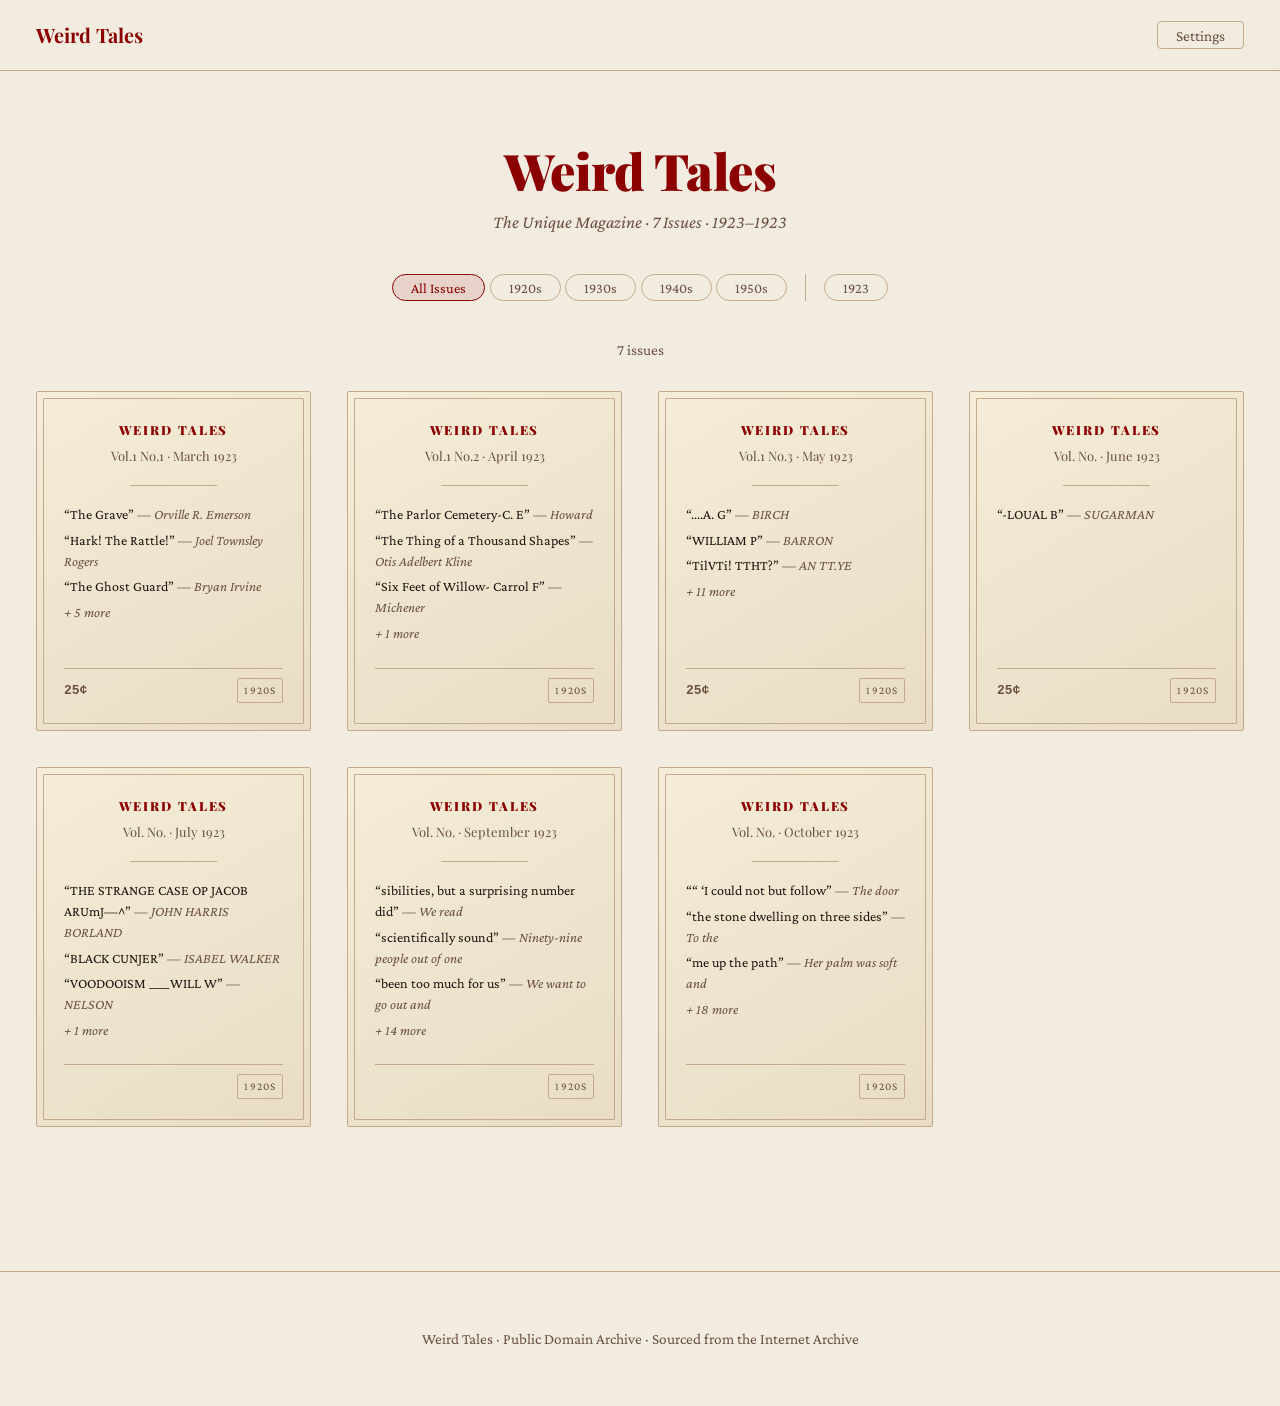
==== index.html @ 18421153 "feat: initial Weird Tales reader project" ====
<!DOCTYPE html>
<html lang="en" data-theme="sepia">
<head>
  <meta charset="UTF-8">
  <meta name="viewport" content="width=device-width, initial-scale=1.0">
  <title>Weird Tales — The Unique Magazine</title>
  <link rel="preconnect" href="https://fonts.googleapis.com">
  <link rel="preconnect" href="https://fonts.gstatic.com" crossorigin>
  <link href="https://fonts.googleapis.com/css2?family=Crimson+Pro:ital,wght@0,400;0,600;0,700;1,400;1,600&family=Playfair+Display:ital,wght@0,400;0,700;0,900;1,400;1,700&display=swap" rel="stylesheet">
  <link rel="stylesheet" href="css/variables.css">
  <link rel="stylesheet" href="css/components.css">
  <link rel="stylesheet" href="css/shelf.css">
</head>
<body>

  <nav class="site-nav">
    <a href="index.html" class="site-nav__title">Weird Tales</a>
    <div class="site-nav__actions">
      <button class="btn" id="settings-toggle" aria-label="Settings">Settings</button>
    </div>
  </nav>

  <header class="shelf-header">
    <h1 class="shelf-header__masthead">Weird Tales</h1>
    <p class="shelf-header__subtitle" id="shelf-subtitle">The Unique Magazine &middot; 1923&ndash;1954 &middot; The Complete Archive</p>
  </header>

  <div class="filters" id="filters">
    <div class="filters__group" id="decade-filters">
      <button class="filter-btn filter-btn--active" data-filter="all">All Issues</button>
      <button class="filter-btn" data-filter="1920s">1920s</button>
      <button class="filter-btn" data-filter="1930s">1930s</button>
      <button class="filter-btn" data-filter="1940s">1940s</button>
      <button class="filter-btn" data-filter="1950s">1950s</button>
    </div>
    <div class="filters__separator"></div>
    <div class="filters__group" id="year-filters"></div>
  </div>

  <div class="issue-count" id="issue-count"></div>

  <div class="issue-grid" id="issue-grid"></div>

  <footer class="site-footer">
    Weird Tales &middot; Public Domain Archive &middot; Sourced from the Internet Archive
  </footer>

  <!-- Settings Panel -->
  <div class="overlay" id="overlay"></div>
  <aside class="settings-panel" id="settings-panel">
    <div class="settings-panel__header">
      <span class="settings-panel__title">Settings</span>
      <button class="settings-panel__close" id="settings-close">&times;</button>
    </div>
    <div class="settings-group">
      <div class="settings-group__label">Theme</div>
      <div class="settings-group__options">
        <button class="btn btn--active" data-theme-choice="sepia">Sepia</button>
        <button class="btn" data-theme-choice="light">Light</button>
        <button class="btn" data-theme-choice="dark">Dark</button>
      </div>
    </div>
  </aside>

  <script src="js/preferences.js"></script>
  <script src="js/shelf.js"></script>
</body>
</html>
---- css/variables.css ----
/* === Theme & Design Tokens — Weird Tales === */
:root {
  /* Sepia (default) — aged pulp paper */
  --bg: #f2ebe0;
  --bg-card: #e8dfd0;
  --text: #1e1410;
  --text-muted: #6b5040;
  --accent: #8b0000;
  --accent-hover: #a50000;
  --border: #c4aa8a;
  --divider: #d4bfa0;
  --shadow: rgba(30, 20, 10, 0.14);
  --shadow-strong: rgba(30, 20, 10, 0.28);
  --progress-bg: #d4bfa0;
  --overlay: rgba(30, 20, 10, 0.55);

  /* Decade gradients */
  --decade-20s-from: #f5edd8;
  --decade-20s-to: #e8dcc4;
  --decade-30s-from: #f0e8d8;
  --decade-30s-to: #e2d4c0;
  --decade-40s-from: #ece4d4;
  --decade-40s-to: #ddd0bc;
  --decade-50s-from: #e8dfd0;
  --decade-50s-to: #d8ccb8;

  /* Typography */
  --font-body: 'Crimson Pro', Georgia, 'Times New Roman', serif;
  --font-heading: 'Playfair Display', Georgia, serif;
  --font-mono: 'Courier New', Courier, monospace;
  --font-size: 18px;
  --line-height: 1.72;
  --content-width: 65ch;

  /* Spacing */
  --space-xs: 0.25rem;
  --space-sm: 0.5rem;
  --space-md: 1rem;
  --space-lg: 1.5rem;
  --space-xl: 2rem;
  --space-2xl: 3rem;
  --space-3xl: 4rem;

  /* Transitions */
  --transition: 0.2s ease;
}

/* Light theme */
[data-theme="light"] {
  --bg: #ffffff;
  --bg-card: #f9f7f4;
  --text: #1a1010;
  --text-muted: #6a5050;
  --accent: #a00000;
  --accent-hover: #c00000;
  --border: #e0d0c0;
  --divider: #eeeeee;
  --shadow: rgba(0, 0, 0, 0.08);
  --shadow-strong: rgba(0, 0, 0, 0.18);
  --progress-bg: #e0d0c0;
  --overlay: rgba(0, 0, 0, 0.4);
  --decade-20s-from: #fff8ee;
  --decade-20s-to: #f5edd8;
  --decade-30s-from: #fdf5e8;
  --decade-30s-to: #f0e8d8;
  --decade-40s-from: #faf5ee;
  --decade-40s-to: #ede4d4;
  --decade-50s-from: #f8f4ee;
  --decade-50s-to: #e8e0d0;
}

/* Dark theme */
[data-theme="dark"] {
  --bg: #120e0c;
  --bg-card: #1e1814;
  --text: #d4c8b8;
  --text-muted: #7a6858;
  --accent: #c41a1a;
  --accent-hover: #d83030;
  --border: #3a2c24;
  --divider: #2e2218;
  --shadow: rgba(0, 0, 0, 0.4);
  --shadow-strong: rgba(0, 0, 0, 0.6);
  --progress-bg: #2e2218;
  --overlay: rgba(0, 0, 0, 0.7);
  --decade-20s-from: #2a2018;
  --decade-20s-to: #221a12;
  --decade-30s-from: #281e16;
  --decade-30s-to: #201810;
  --decade-40s-from: #261c14;
  --decade-40s-to: #1e1610;
  --decade-50s-from: #241a12;
  --decade-50s-to: #1c140e;
}
---- css/components.css ----
/* === Shared Components: Nav, Footer, Settings, Modals === */

/* Reset */
*, *::before, *::after {
  box-sizing: border-box;
  margin: 0;
  padding: 0;
}

html {
  font-size: var(--font-size);
  -webkit-text-size-adjust: 100%;
}

body {
  font-family: var(--font-body);
  background: var(--bg);
  color: var(--text);
  line-height: var(--line-height);
  -webkit-font-smoothing: antialiased;
  -moz-osx-font-smoothing: grayscale;
}

/* === Top Navigation === */
.site-nav {
  display: flex;
  align-items: center;
  justify-content: space-between;
  padding: var(--space-md) var(--space-xl);
  border-bottom: 1px solid var(--border);
  background: var(--bg);
  position: sticky;
  top: 0;
  z-index: 100;
}

.site-nav__title {
  font-family: var(--font-heading);
  font-size: 1.1rem;
  font-weight: 700;
  color: var(--accent);
  text-decoration: none;
}

.site-nav__title:hover {
  color: var(--accent-hover);
}

.site-nav__actions {
  display: flex;
  align-items: center;
  gap: var(--space-md);
}

/* === Buttons === */
.btn {
  display: inline-flex;
  align-items: center;
  gap: var(--space-xs);
  padding: var(--space-xs) var(--space-md);
  font-family: var(--font-body);
  font-size: 0.85rem;
  color: var(--text-muted);
  background: transparent;
  border: 1px solid var(--border);
  border-radius: 4px;
  cursor: pointer;
  transition: all var(--transition);
  text-decoration: none;
}

.btn:hover {
  color: var(--text);
  border-color: var(--text-muted);
}

.btn--active {
  color: var(--accent);
  border-color: var(--accent);
  background: color-mix(in srgb, var(--accent) 8%, transparent);
}

/* === Settings Panel === */
.settings-panel {
  position: fixed;
  top: 0;
  right: -320px;
  width: 300px;
  height: 100%;
  background: var(--bg);
  border-left: 1px solid var(--border);
  box-shadow: -4px 0 20px var(--shadow);
  z-index: 200;
  padding: var(--space-xl);
  transition: right 0.3s ease;
  overflow-y: auto;
}

.settings-panel.open {
  right: 0;
}

.settings-panel__header {
  display: flex;
  justify-content: space-between;
  align-items: center;
  margin-bottom: var(--space-xl);
}

.settings-panel__title {
  font-family: var(--font-heading);
  font-size: 1.2rem;
  font-weight: 700;
}

.settings-panel__close {
  background: none;
  border: none;
  font-size: 1.5rem;
  cursor: pointer;
  color: var(--text-muted);
  padding: var(--space-xs);
}

.settings-group {
  margin-bottom: var(--space-xl);
}

.settings-group__label {
  font-size: 0.8rem;
  text-transform: uppercase;
  letter-spacing: 0.08em;
  color: var(--text-muted);
  margin-bottom: var(--space-sm);
}

.settings-group__options {
  display: flex;
  gap: var(--space-sm);
}

.settings-group__options .btn {
  flex: 1;
  justify-content: center;
}

/* Font size slider */
.font-size-control {
  display: flex;
  align-items: center;
  gap: var(--space-md);
}

.font-size-control input[type="range"] {
  flex: 1;
  accent-color: var(--accent);
}

.font-size-control__value {
  font-size: 0.85rem;
  color: var(--text-muted);
  min-width: 3ch;
  text-align: right;
}

/* === Overlay === */
.overlay {
  position: fixed;
  inset: 0;
  background: var(--overlay);
  z-index: 150;
  opacity: 0;
  pointer-events: none;
  transition: opacity 0.3s ease;
}

.overlay.visible {
  opacity: 1;
  pointer-events: auto;
}

/* === Footer === */
.site-footer {
  text-align: center;
  padding: var(--space-2xl) var(--space-xl);
  color: var(--text-muted);
  font-size: 0.85rem;
  border-top: 1px solid var(--border);
  margin-top: var(--space-3xl);
}

/* === Progress Bar (reader) === */
.progress-bar {
  position: fixed;
  top: 0;
  left: 0;
  height: 3px;
  background: var(--accent);
  z-index: 300;
  transition: width 0.1s linear;
  width: 0%;
}

/* === Scrollbar === */
::-webkit-scrollbar {
  width: 8px;
}

::-webkit-scrollbar-track {
  background: var(--bg);
}

::-webkit-scrollbar-thumb {
  background: var(--border);
  border-radius: 4px;
}

::-webkit-scrollbar-thumb:hover {
  background: var(--text-muted);
}
---- css/shelf.css ----
/* === Magazine Shelf / Browse Page — Weird Tales === */

.shelf-header {
  text-align: center;
  padding: var(--space-3xl) var(--space-xl) var(--space-xl);
}

.shelf-header__masthead {
  font-family: var(--font-heading);
  font-size: 2.8rem;
  font-weight: 900;
  color: var(--accent);
  line-height: 1.1;
  margin-bottom: var(--space-sm);
  letter-spacing: -0.01em;
}

.shelf-header__subtitle {
  font-family: var(--font-body);
  font-size: 1rem;
  color: var(--text-muted);
  font-style: italic;
}

/* === Filters === */
.filters {
  display: flex;
  flex-wrap: wrap;
  justify-content: center;
  gap: var(--space-sm);
  padding: 0 var(--space-xl) var(--space-xl);
}

.filters__group {
  display: flex;
  gap: var(--space-xs);
  flex-wrap: wrap;
  justify-content: center;
}

.filters__separator {
  width: 1px;
  background: var(--border);
  margin: 0 var(--space-sm);
}

.filter-btn {
  display: inline-flex;
  align-items: center;
  padding: var(--space-xs) var(--space-md);
  font-family: var(--font-body);
  font-size: 0.8rem;
  color: var(--text-muted);
  background: transparent;
  border: 1px solid var(--border);
  border-radius: 20px;
  cursor: pointer;
  transition: all var(--transition);
  white-space: nowrap;
}

.filter-btn:hover {
  color: var(--text);
  border-color: var(--text-muted);
}

.filter-btn--active {
  color: var(--accent);
  border-color: var(--accent);
  background: color-mix(in srgb, var(--accent) 10%, transparent);
}

/* === Issue Count === */
.issue-count {
  text-align: center;
  padding-bottom: var(--space-lg);
  font-size: 0.85rem;
  color: var(--text-muted);
}

/* === Issue Grid === */
.issue-grid {
  display: grid;
  grid-template-columns: repeat(auto-fill, minmax(260px, 1fr));
  gap: var(--space-xl);
  padding: 0 var(--space-xl) var(--space-3xl);
  max-width: 1400px;
  margin: 0 auto;
}

/* === Issue Card === */
.issue-card {
  position: relative;
  display: flex;
  flex-direction: column;
  background: linear-gradient(150deg, var(--decade-20s-from), var(--decade-20s-to));
  border: 1px solid var(--border);
  border-radius: 2px;
  padding: var(--space-lg);
  text-decoration: none;
  color: var(--text);
  transition: all var(--transition);
  min-height: 340px;
  overflow: hidden;
}

.issue-card--30s { background: linear-gradient(150deg, var(--decade-30s-from), var(--decade-30s-to)); }
.issue-card--40s { background: linear-gradient(150deg, var(--decade-40s-from), var(--decade-40s-to)); }
.issue-card--50s { background: linear-gradient(150deg, var(--decade-50s-from), var(--decade-50s-to)); }

.issue-card:hover {
  transform: translateY(-3px);
  box-shadow: 0 8px 28px var(--shadow-strong);
}

/* Vintage border effect */
.issue-card::before {
  content: '';
  position: absolute;
  inset: 6px;
  border: 1px solid var(--border);
  border-radius: 1px;
  pointer-events: none;
}

/* === Card Header === */
.issue-card__masthead {
  font-family: var(--font-heading);
  font-size: 0.7rem;
  text-transform: uppercase;
  letter-spacing: 0.15em;
  color: var(--accent);
  text-align: center;
  margin-bottom: var(--space-xs);
  font-weight: 900;
}

.issue-card__number {
  font-family: var(--font-heading);
  font-size: 0.72rem;
  text-align: center;
  color: var(--text-muted);
  margin-bottom: var(--space-md);
}

/* === Card Cover Art === */
.issue-card__cover-art {
  font-family: var(--font-heading);
  font-size: 1.2rem;
  font-weight: 700;
  font-style: italic;
  text-align: center;
  color: var(--text);
  margin-bottom: var(--space-xs);
  line-height: 1.3;
  flex-grow: 0;
}

.issue-card__cover-artist {
  font-size: 0.72rem;
  text-align: center;
  color: var(--text-muted);
  margin-bottom: var(--space-lg);
}

/* === Card Divider === */
.issue-card__divider {
  width: 40%;
  margin: 0 auto var(--space-md);
  border: none;
  border-top: 1px solid var(--border);
}

/* === Card Stories List === */
.issue-card__stories {
  list-style: none;
  flex-grow: 1;
}

.issue-card__stories li {
  font-size: 0.78rem;
  line-height: 1.5;
  margin-bottom: var(--space-xs);
  color: var(--text);
}

.issue-card__stories li .author {
  color: var(--text-muted);
  font-style: italic;
}

/* === Card Footer === */
.issue-card__footer {
  display: flex;
  justify-content: space-between;
  align-items: flex-end;
  margin-top: var(--space-md);
  padding-top: var(--space-sm);
  border-top: 1px solid var(--border);
  font-size: 0.72rem;
  color: var(--text-muted);
}

.issue-card__price {
  font-family: var(--font-mono);
  font-weight: 700;
}

.issue-card__decade {
  font-size: 0.62rem;
  text-transform: uppercase;
  letter-spacing: 0.1em;
  padding: 2px 6px;
  border: 1px solid var(--border);
  border-radius: 2px;
}

/* === Responsive === */
@media (min-width: 1024px) {
  .issue-grid {
    grid-template-columns: repeat(4, 1fr);
  }
}

@media (min-width: 768px) and (max-width: 1023px) {
  .issue-grid {
    grid-template-columns: repeat(3, 1fr);
  }
}

@media (min-width: 480px) and (max-width: 767px) {
  .issue-grid {
    grid-template-columns: repeat(2, 1fr);
  }

  .shelf-header__masthead {
    font-size: 2rem;
  }
}

@media (max-width: 479px) {
  .issue-grid {
    grid-template-columns: 1fr;
    padding: 0 var(--space-md) var(--space-2xl);
  }

  .shelf-header__masthead {
    font-size: 1.6rem;
  }

  .shelf-header {
    padding: var(--space-2xl) var(--space-md) var(--space-lg);
  }
}
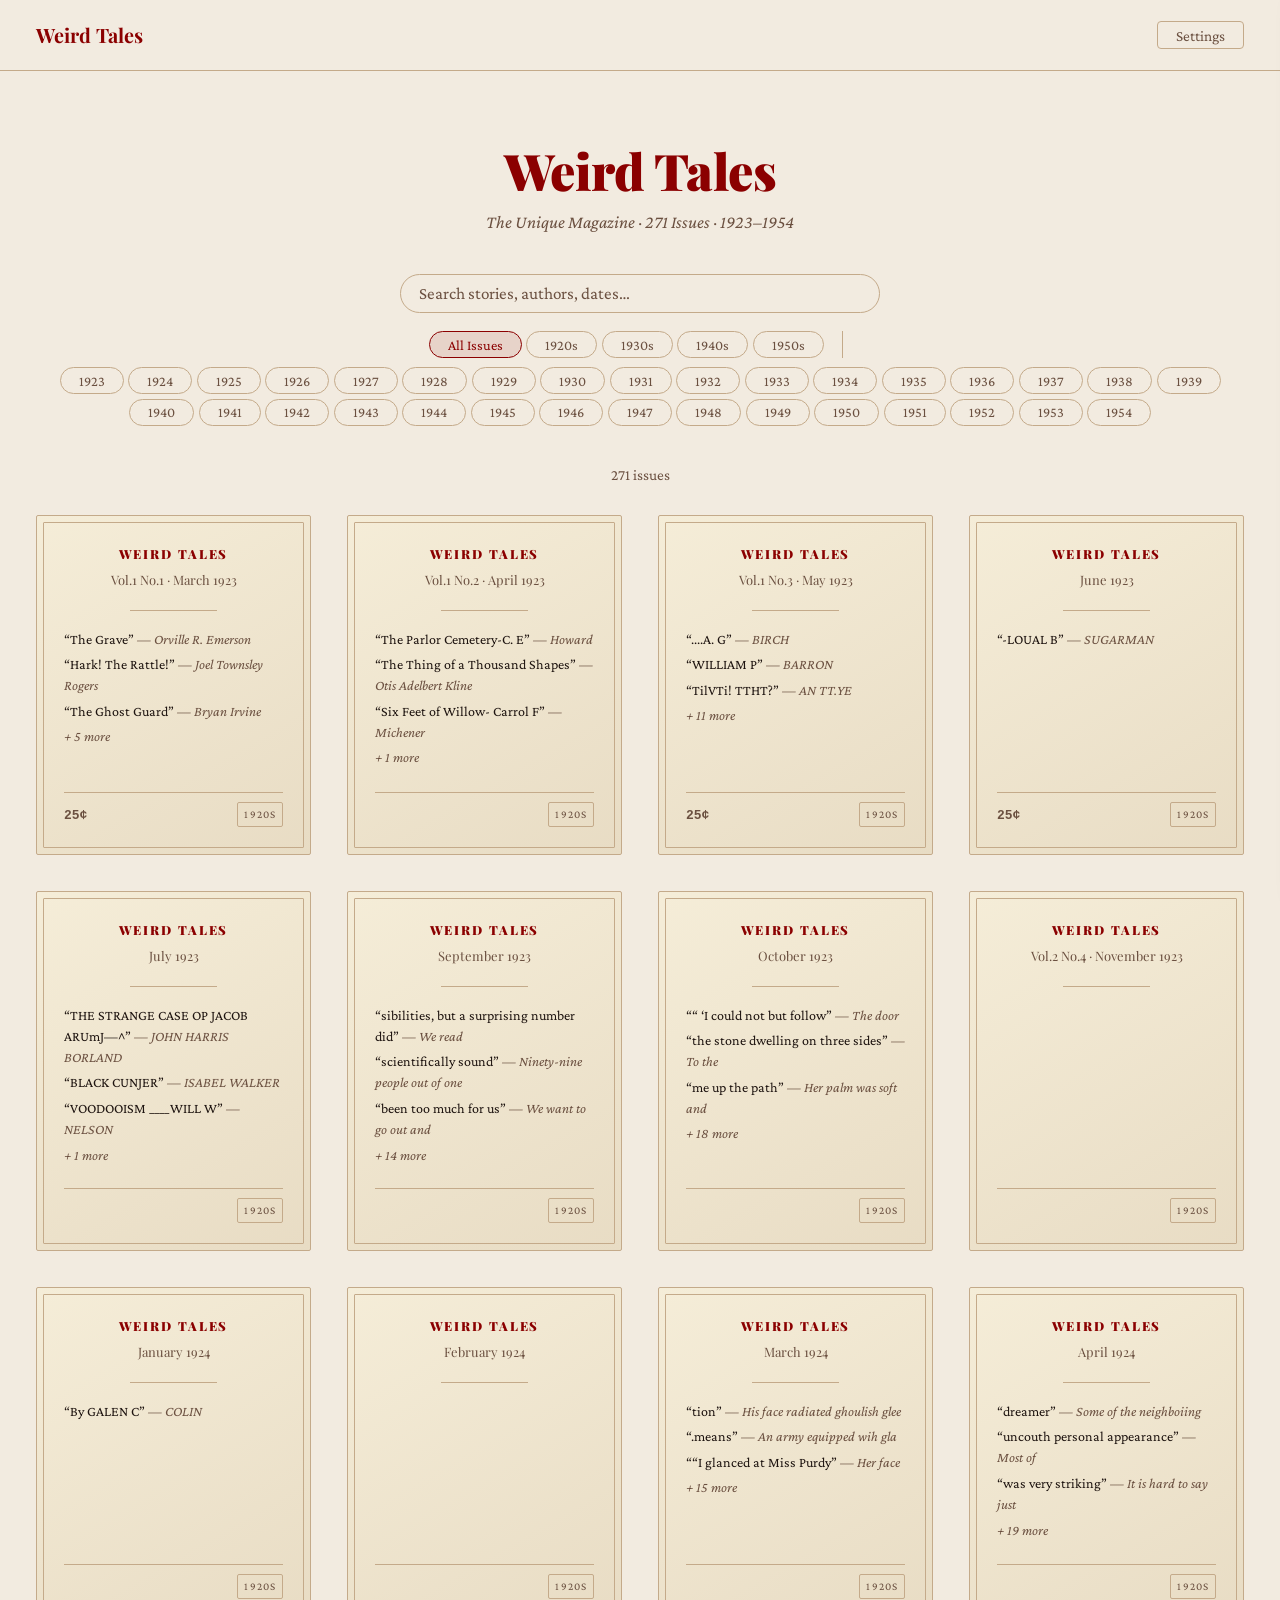
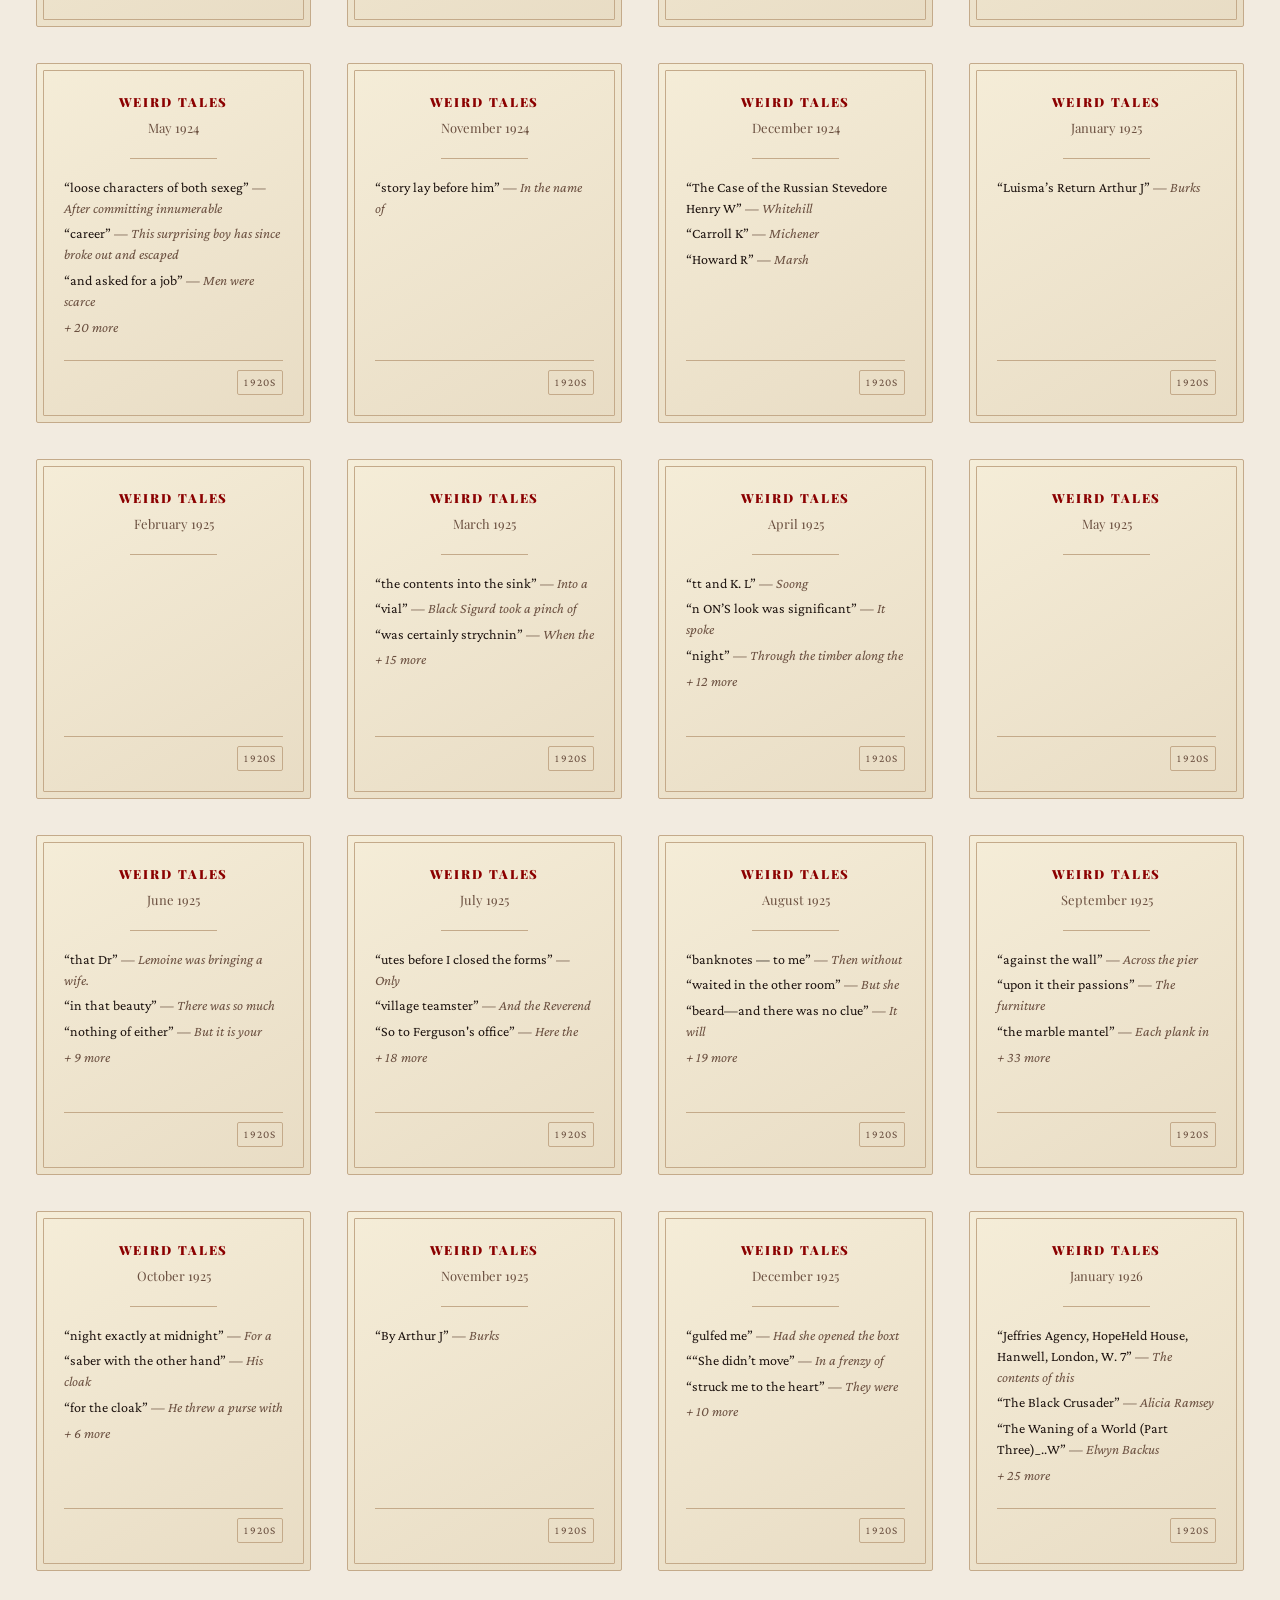
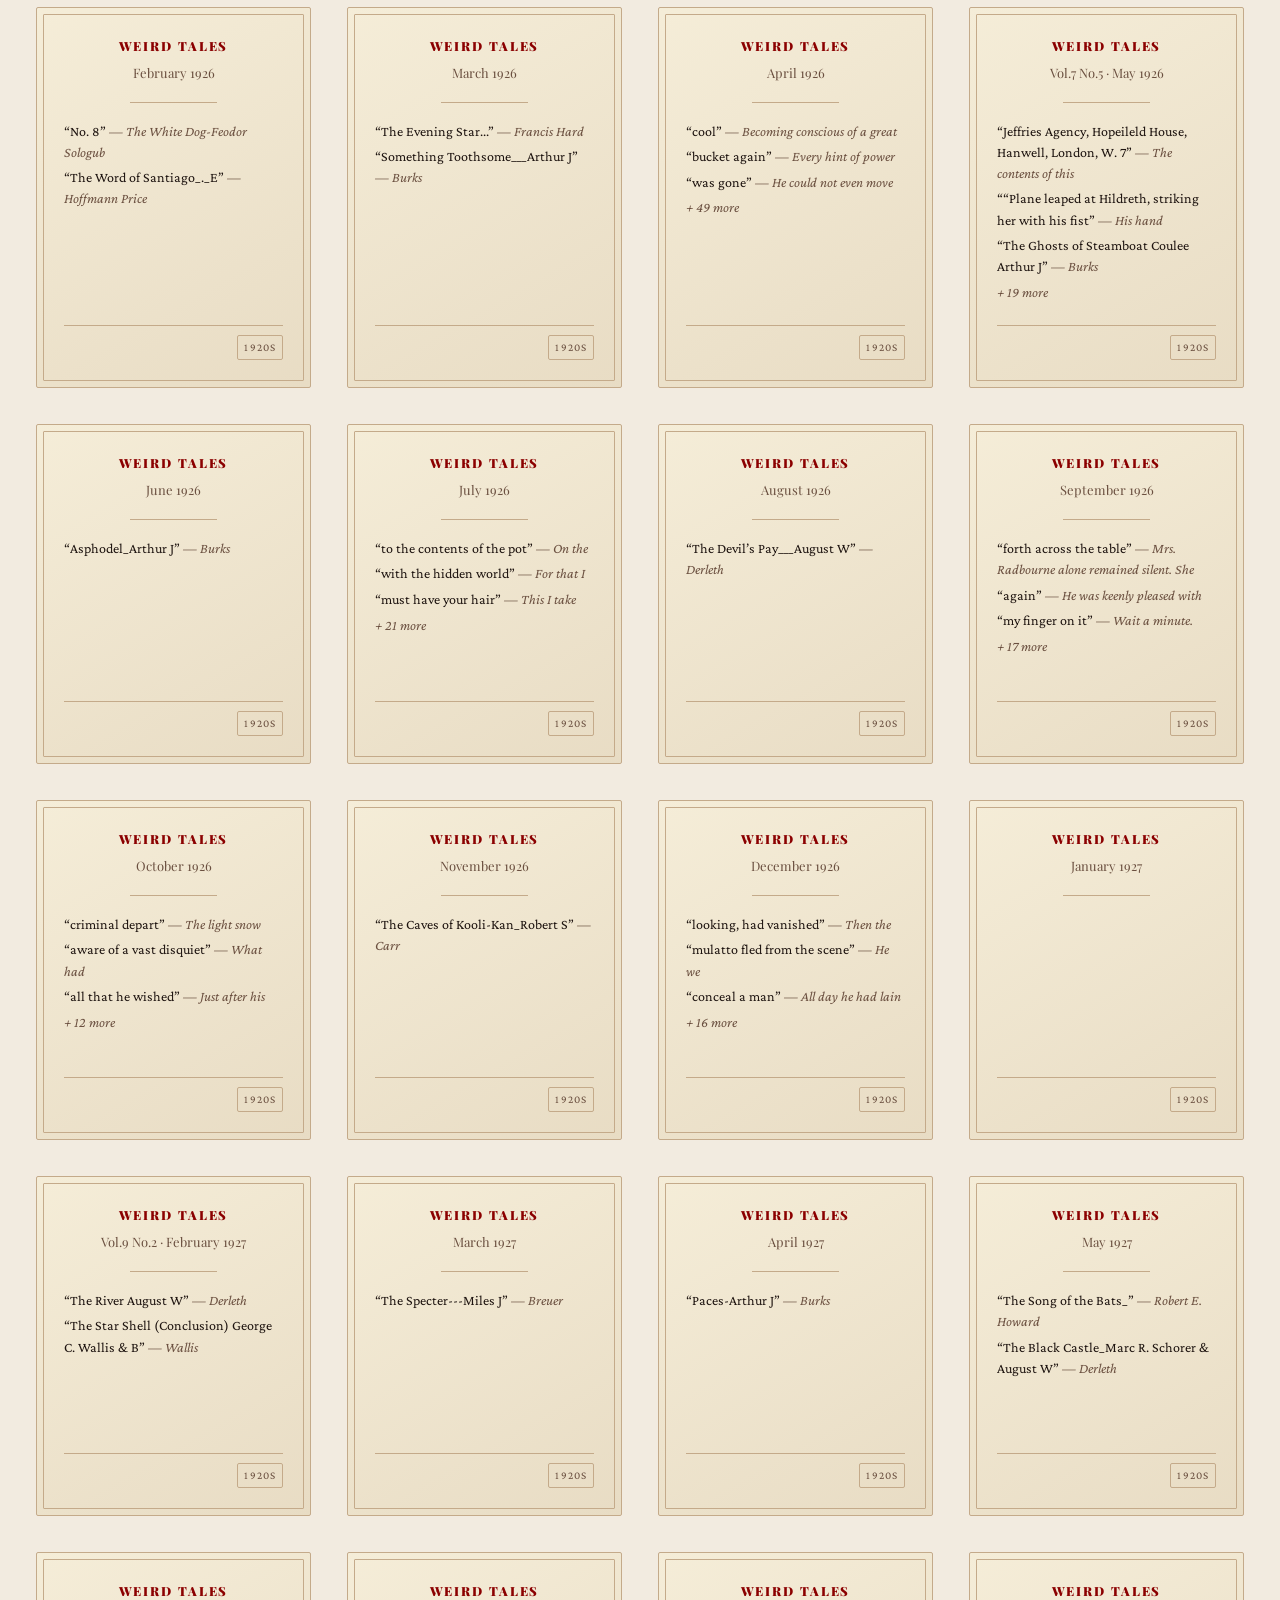
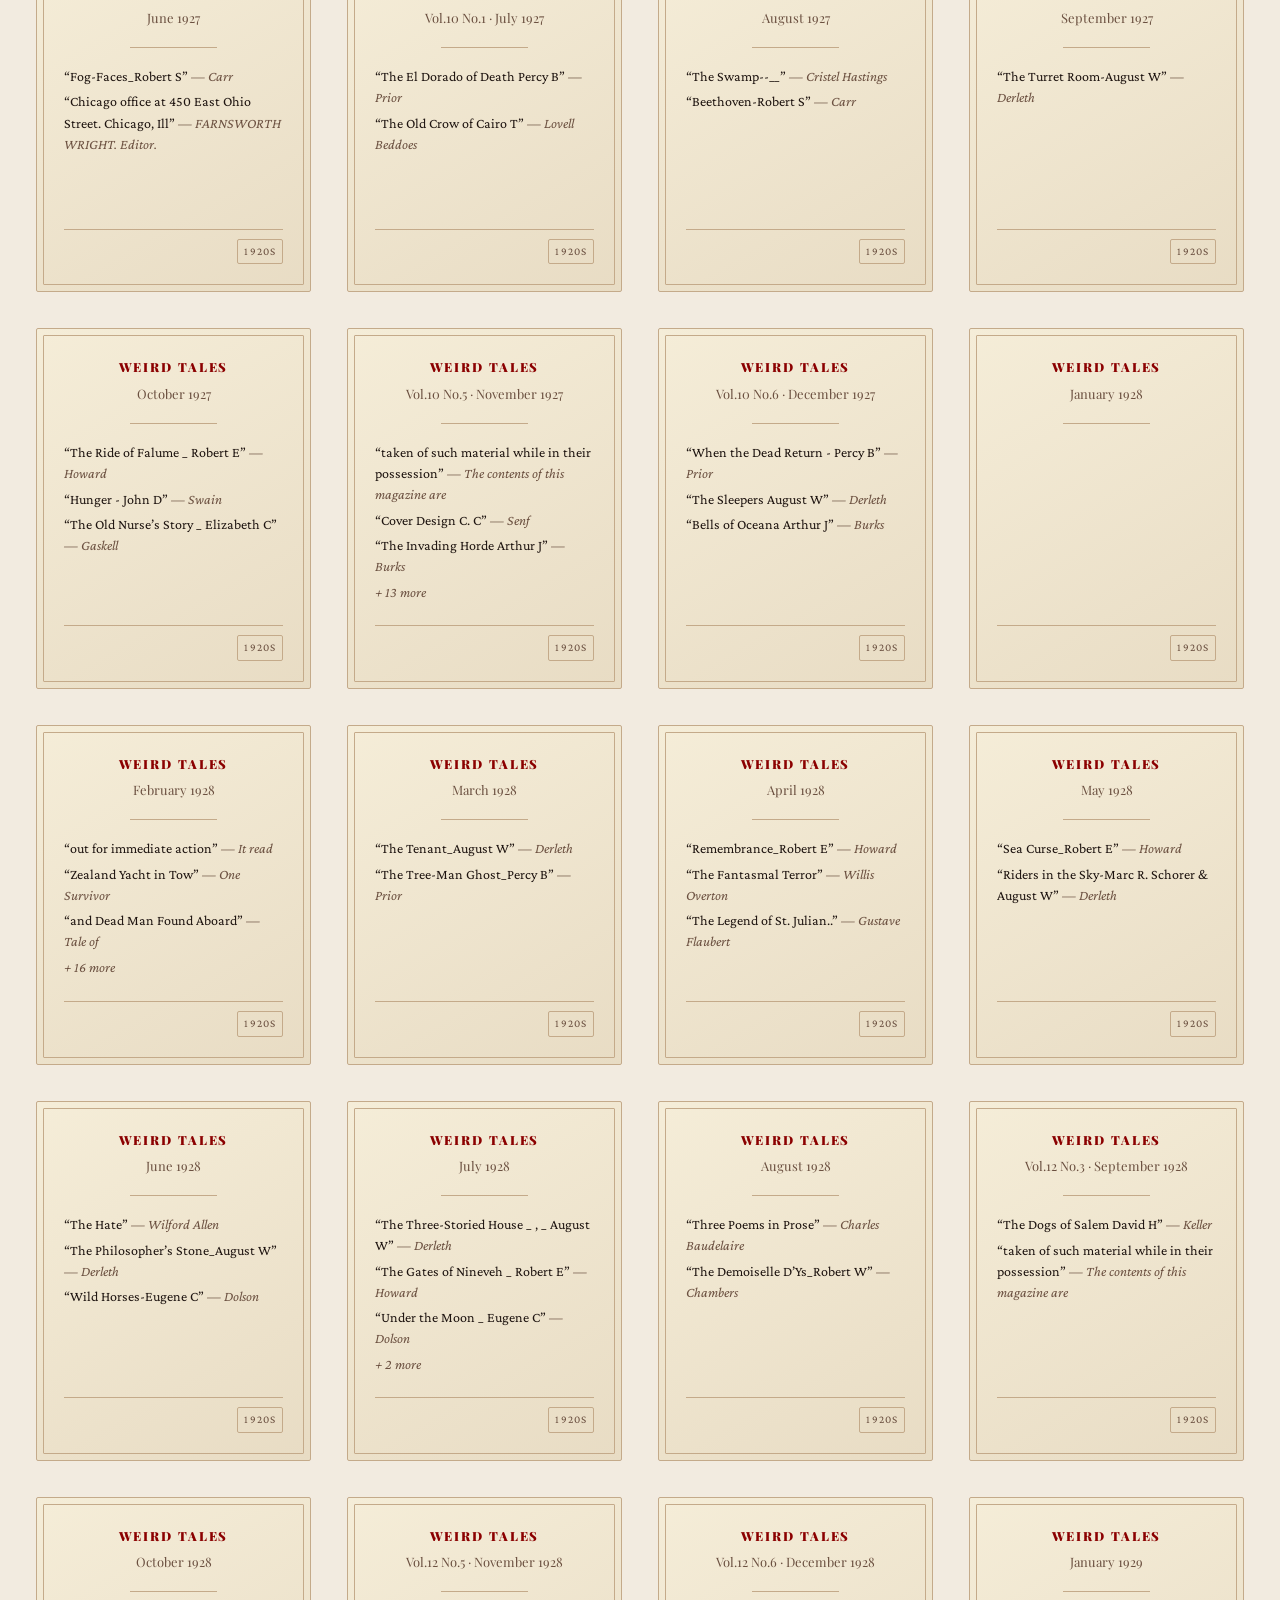
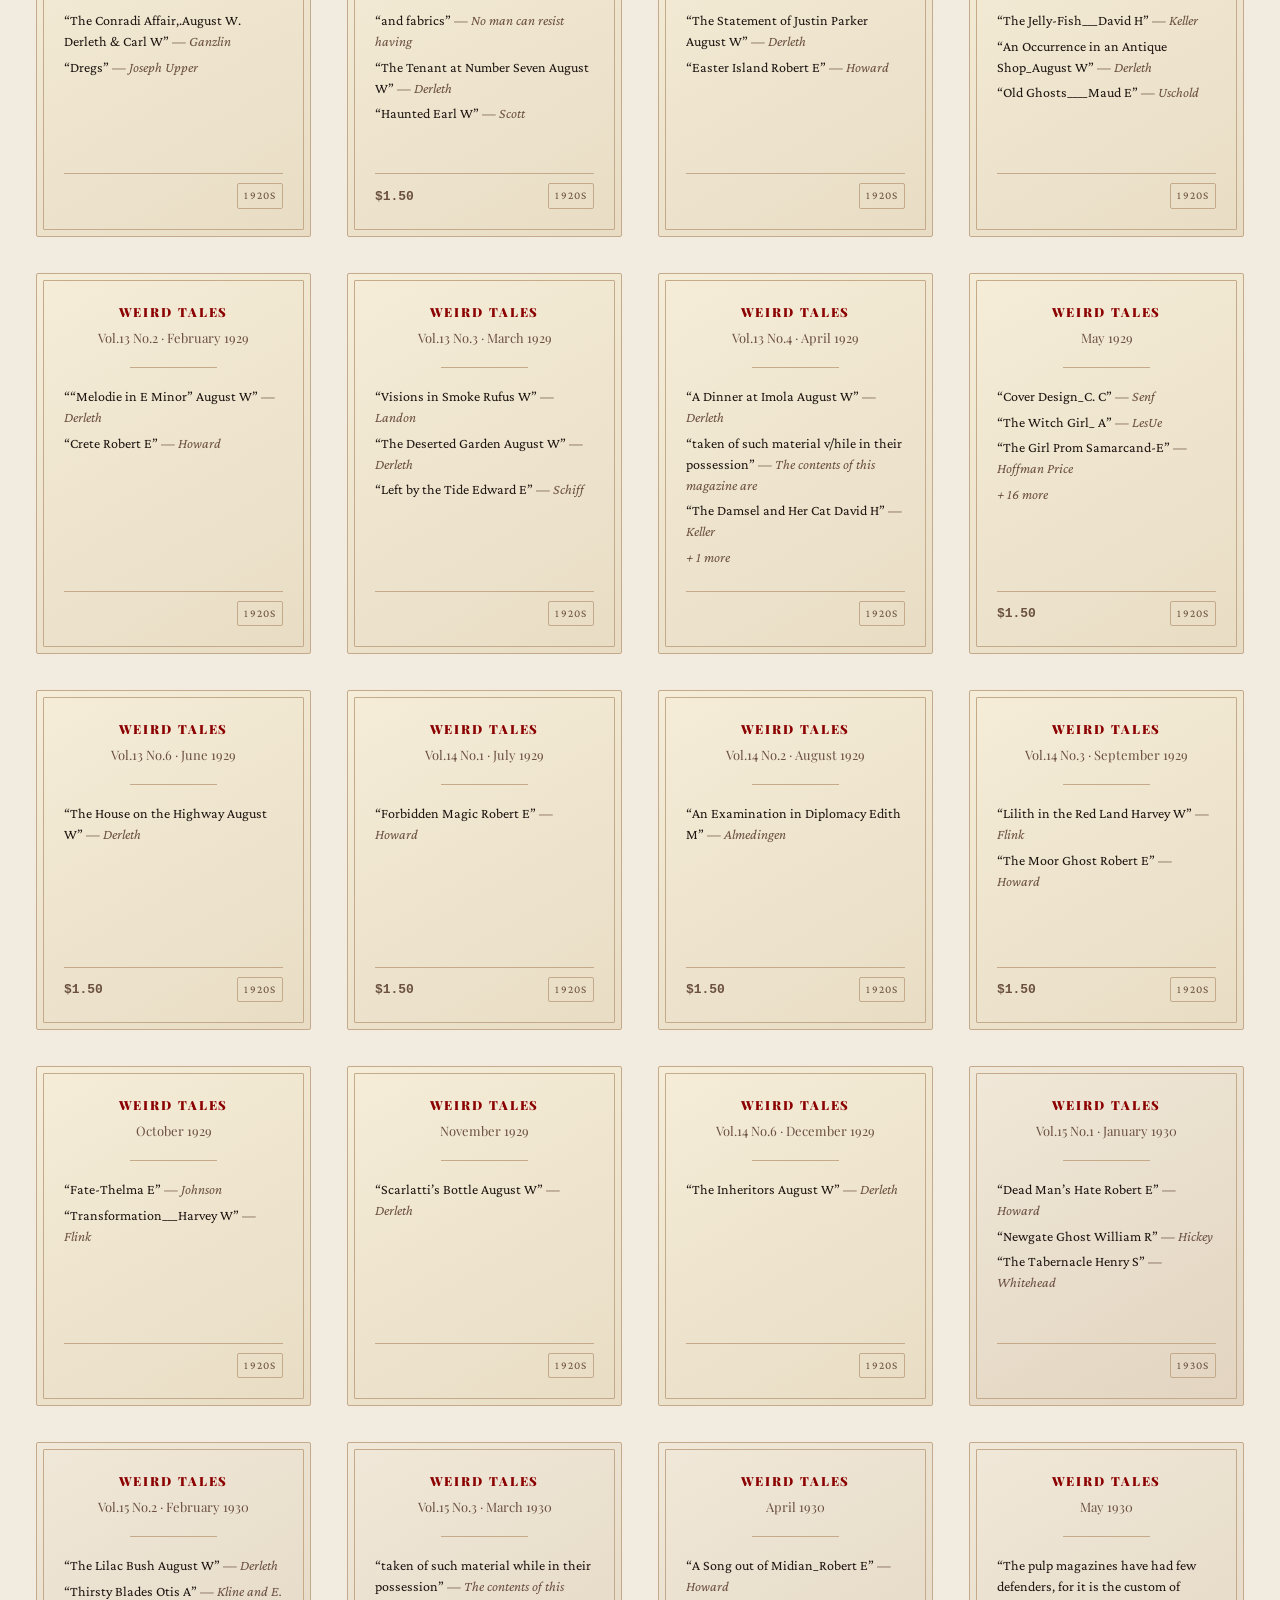
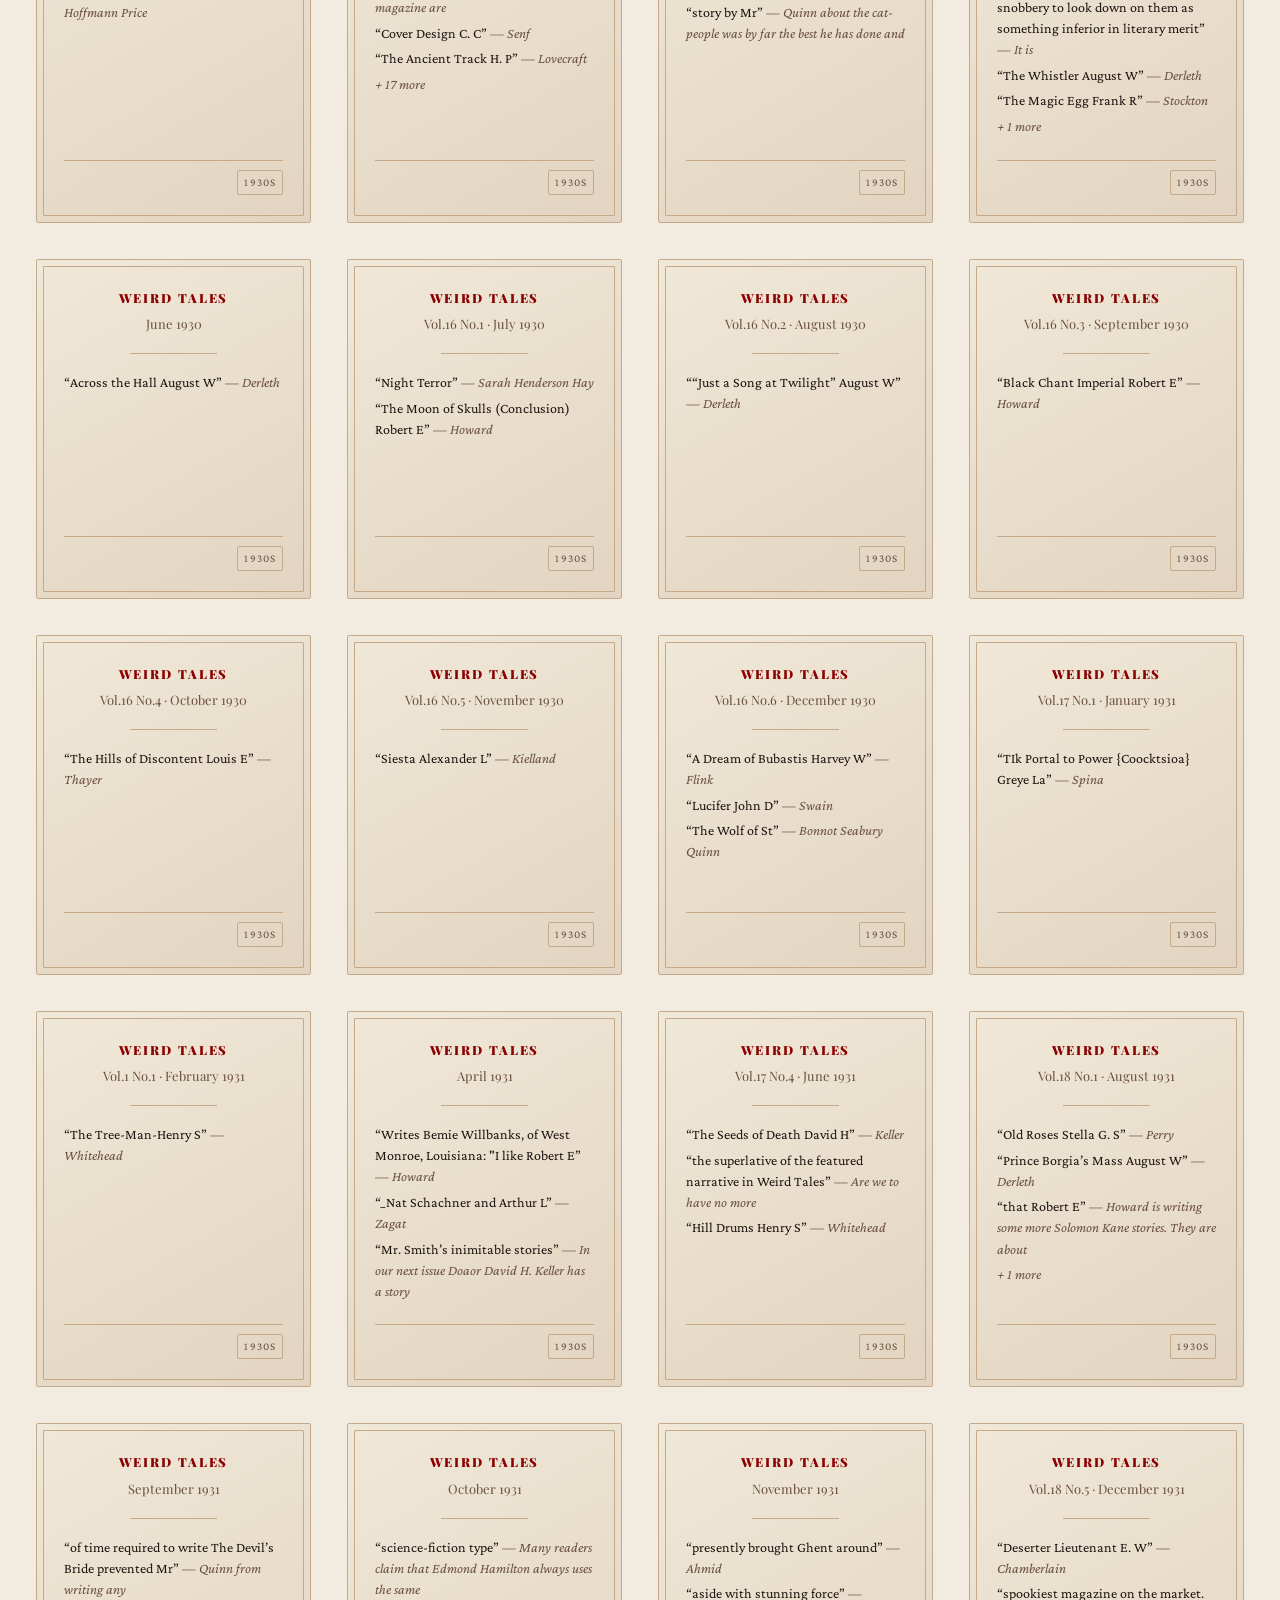
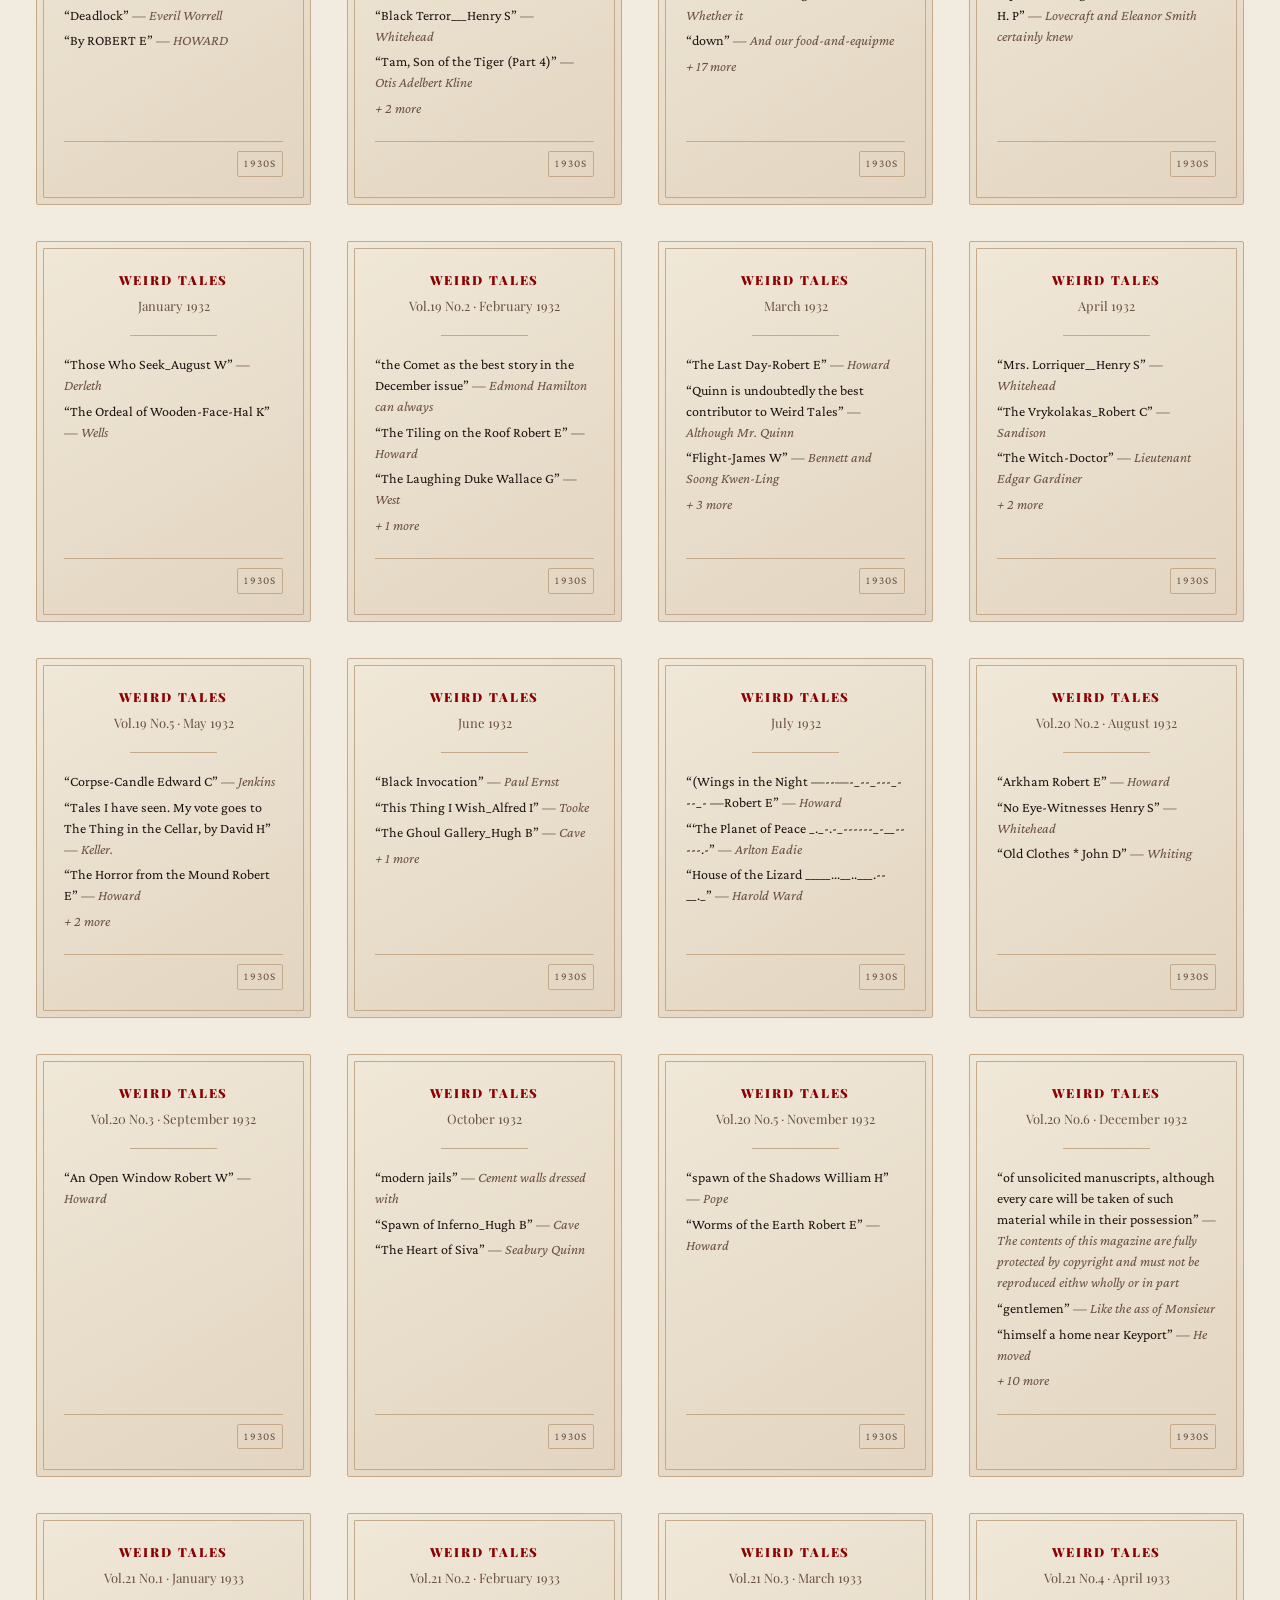
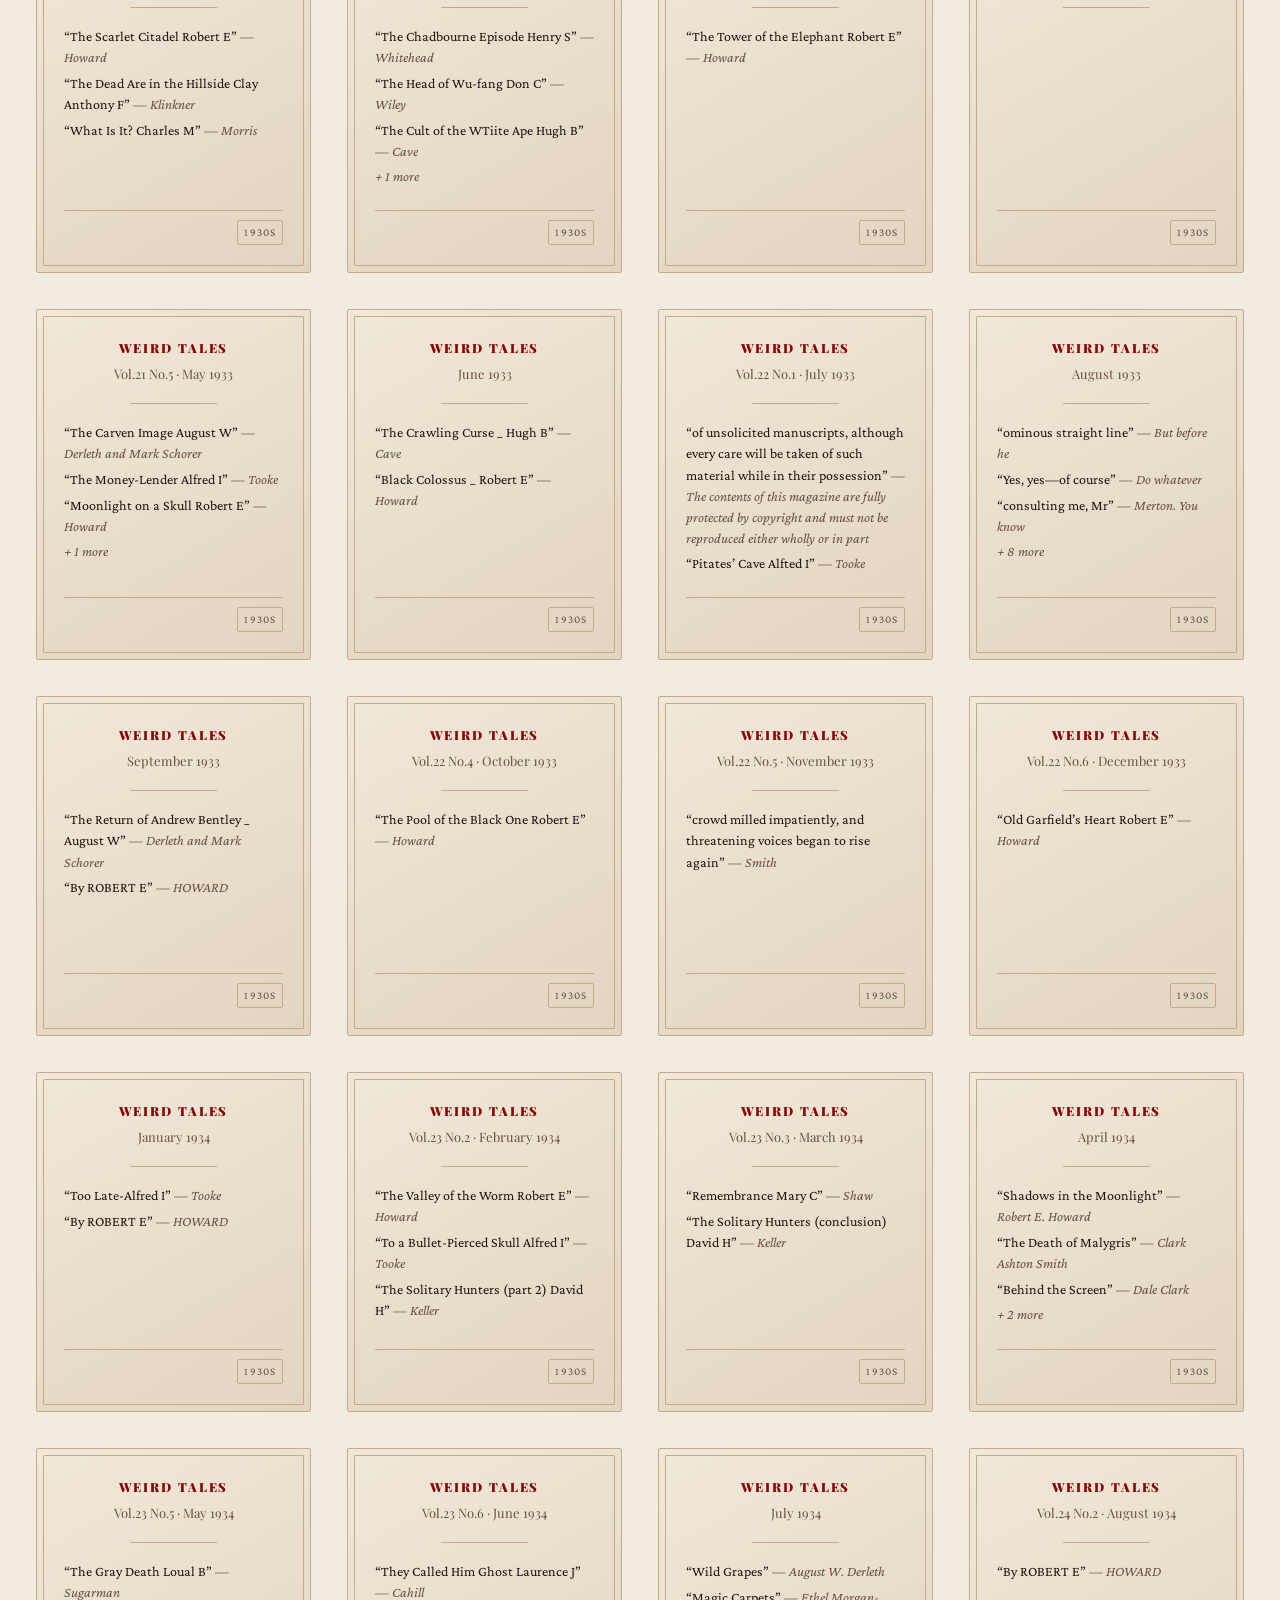
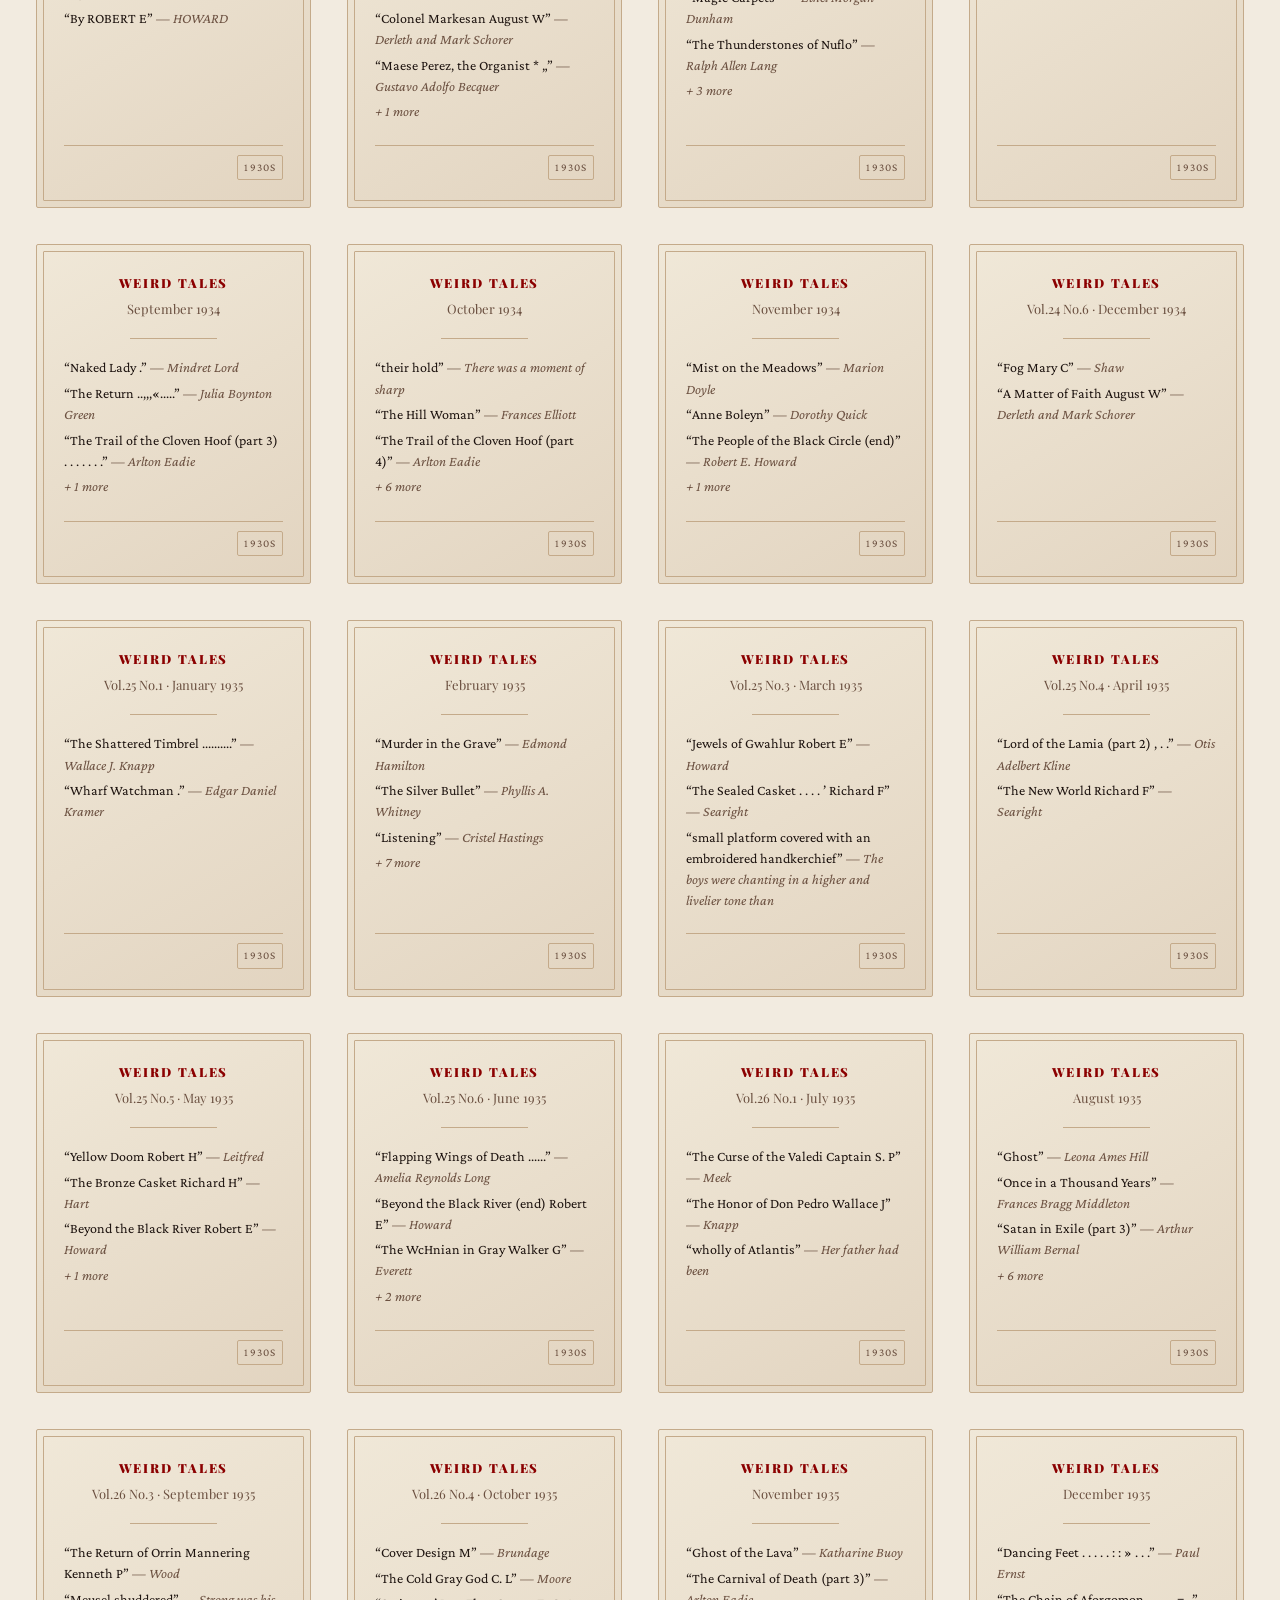
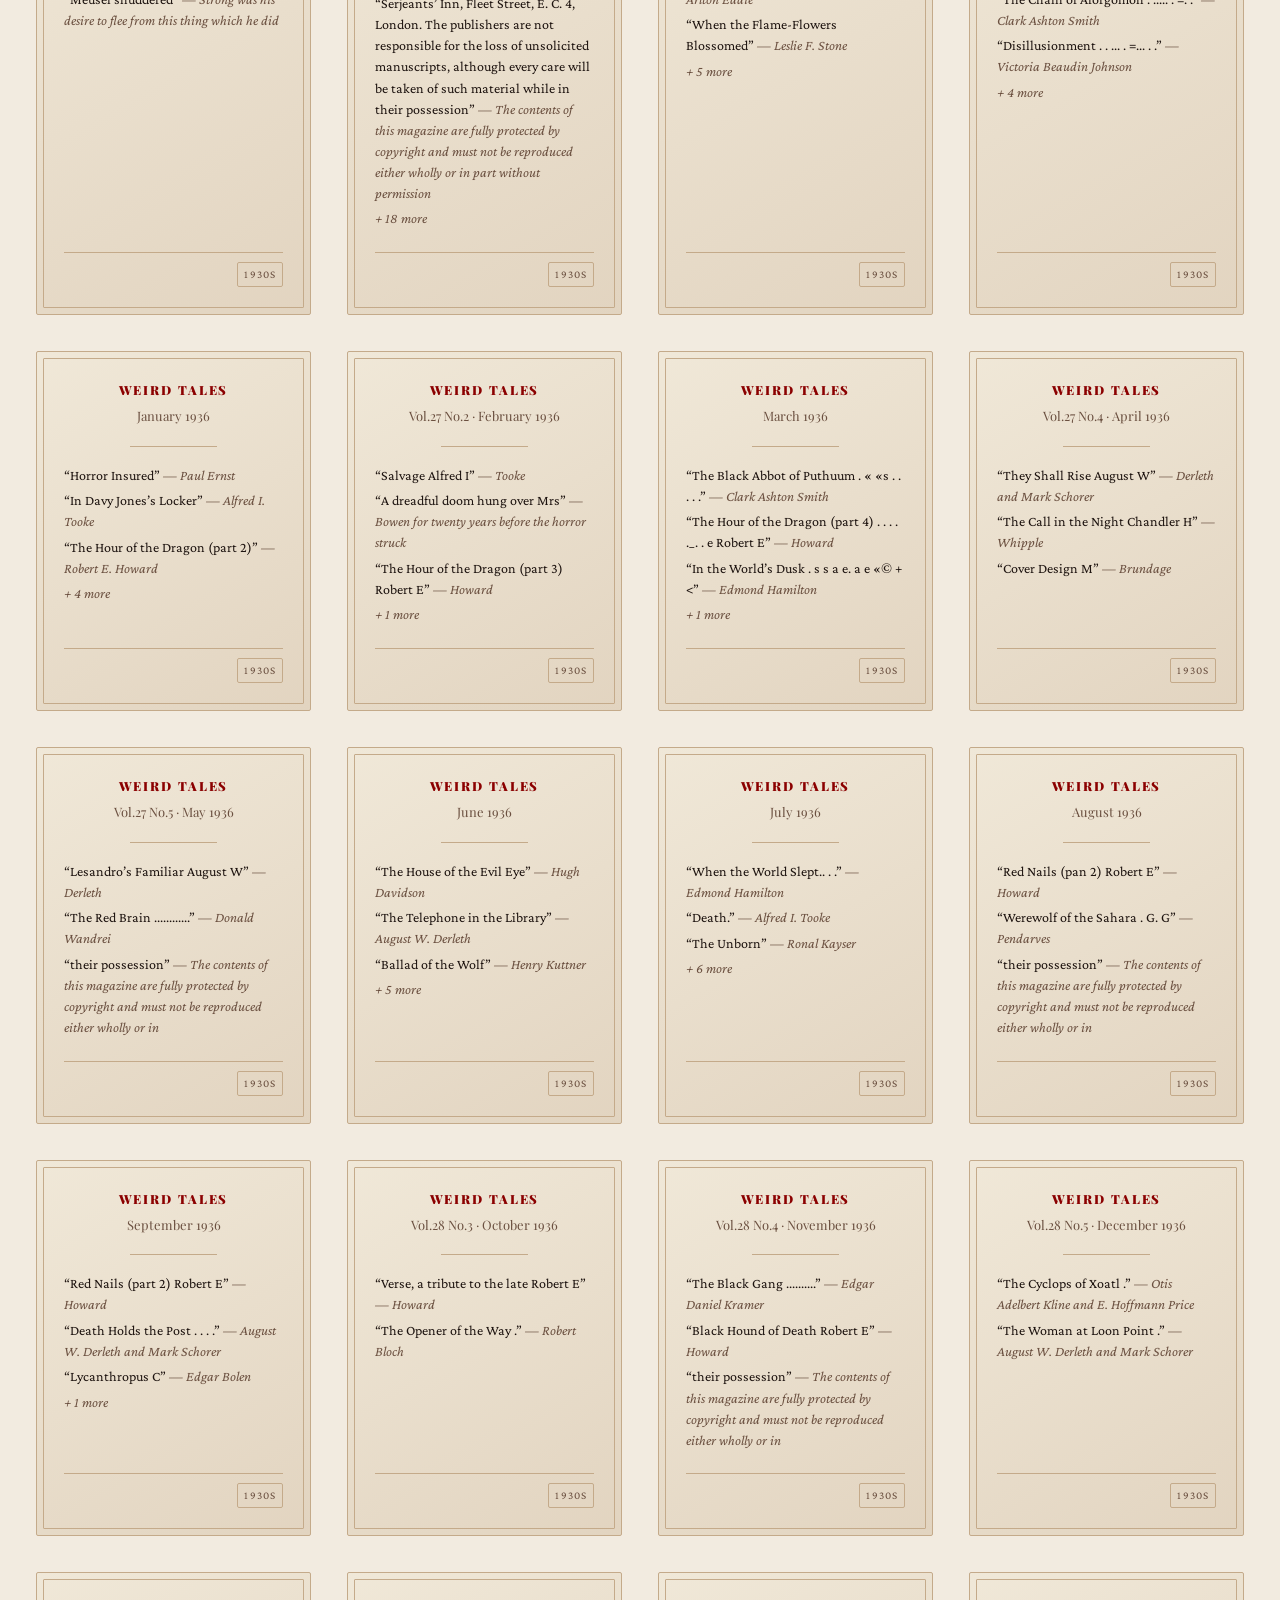
==== commit 6a408876: "feat: add search bar to shelf — search stories, authors, dates Live client-side search across all 27" ====
--- a/index.html
+++ b/index.html
@@ -24,6 +24,10 @@
     <h1 class="shelf-header__masthead">Weird Tales</h1>
     <p class="shelf-header__subtitle" id="shelf-subtitle">The Unique Magazine &middot; 1923&ndash;1954 &middot; The Complete Archive</p>
   </header>
+
+  <div class="search-bar">
+    <input type="search" id="search-input" class="search-bar__input" placeholder="Search stories, authors, dates…" autocomplete="off" spellcheck="false">
+  </div>
 
   <div class="filters" id="filters">
     <div class="filters__group" id="decade-filters">
--- a/css/shelf.css
+++ b/css/shelf.css
@@ -22,6 +22,39 @@
   font-style: italic;
 }
 
+/* === Search Bar === */
+.search-bar {
+  display: flex;
+  justify-content: center;
+  padding: 0 var(--space-xl) var(--space-md);
+}
+
+.search-bar__input {
+  width: 100%;
+  max-width: 480px;
+  padding: var(--space-sm) var(--space-md);
+  font-family: var(--font-body);
+  font-size: 0.95rem;
+  color: var(--text-primary);
+  background: var(--bg-secondary);
+  border: 1px solid var(--border);
+  border-radius: 999px;
+  outline: none;
+  transition: border-color 0.15s, box-shadow 0.15s;
+}
+
+.search-bar__input::placeholder {
+  color: var(--text-muted);
+}
+
+.search-bar__input:focus {
+  border-color: var(--accent);
+  box-shadow: 0 0 0 3px color-mix(in srgb, var(--accent) 15%, transparent);
+}
+
+/* Remove native search cancel button (webkit) */
+.search-bar__input::-webkit-search-cancel-button { display: none; }
+
 /* === Filters === */
 .filters {
   display: flex;
@@ -215,6 +248,21 @@
   border-radius: 2px;
 }
 
+.issue-card__reading-badge {
+  font-size: 0.62rem;
+  text-transform: uppercase;
+  letter-spacing: 0.1em;
+  padding: 2px 6px;
+  border: 1px solid var(--accent);
+  border-radius: 2px;
+  color: var(--accent);
+  background: color-mix(in srgb, var(--accent) 10%, transparent);
+}
+
+.issue-card--in-progress {
+  border-color: color-mix(in srgb, var(--accent) 30%, var(--border));
+}
+
 /* === Responsive === */
 @media (min-width: 1024px) {
   .issue-grid {
